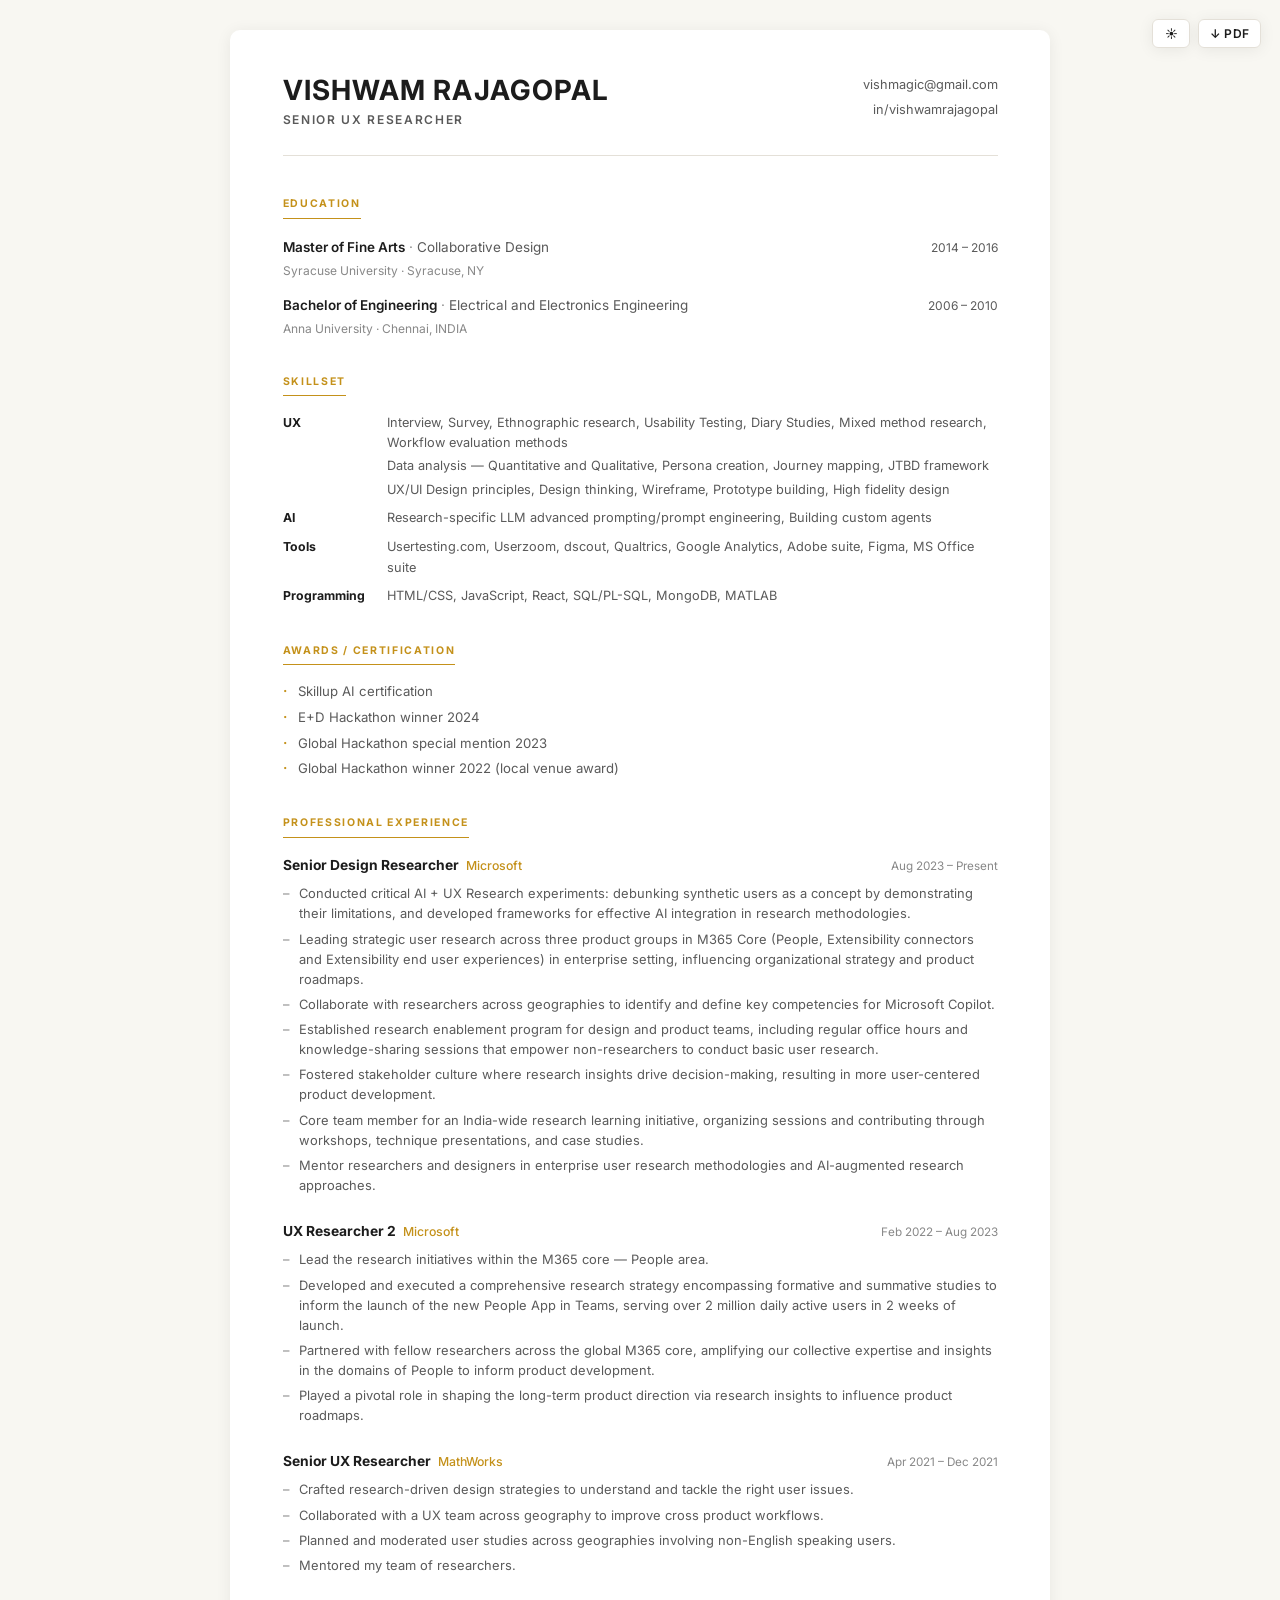
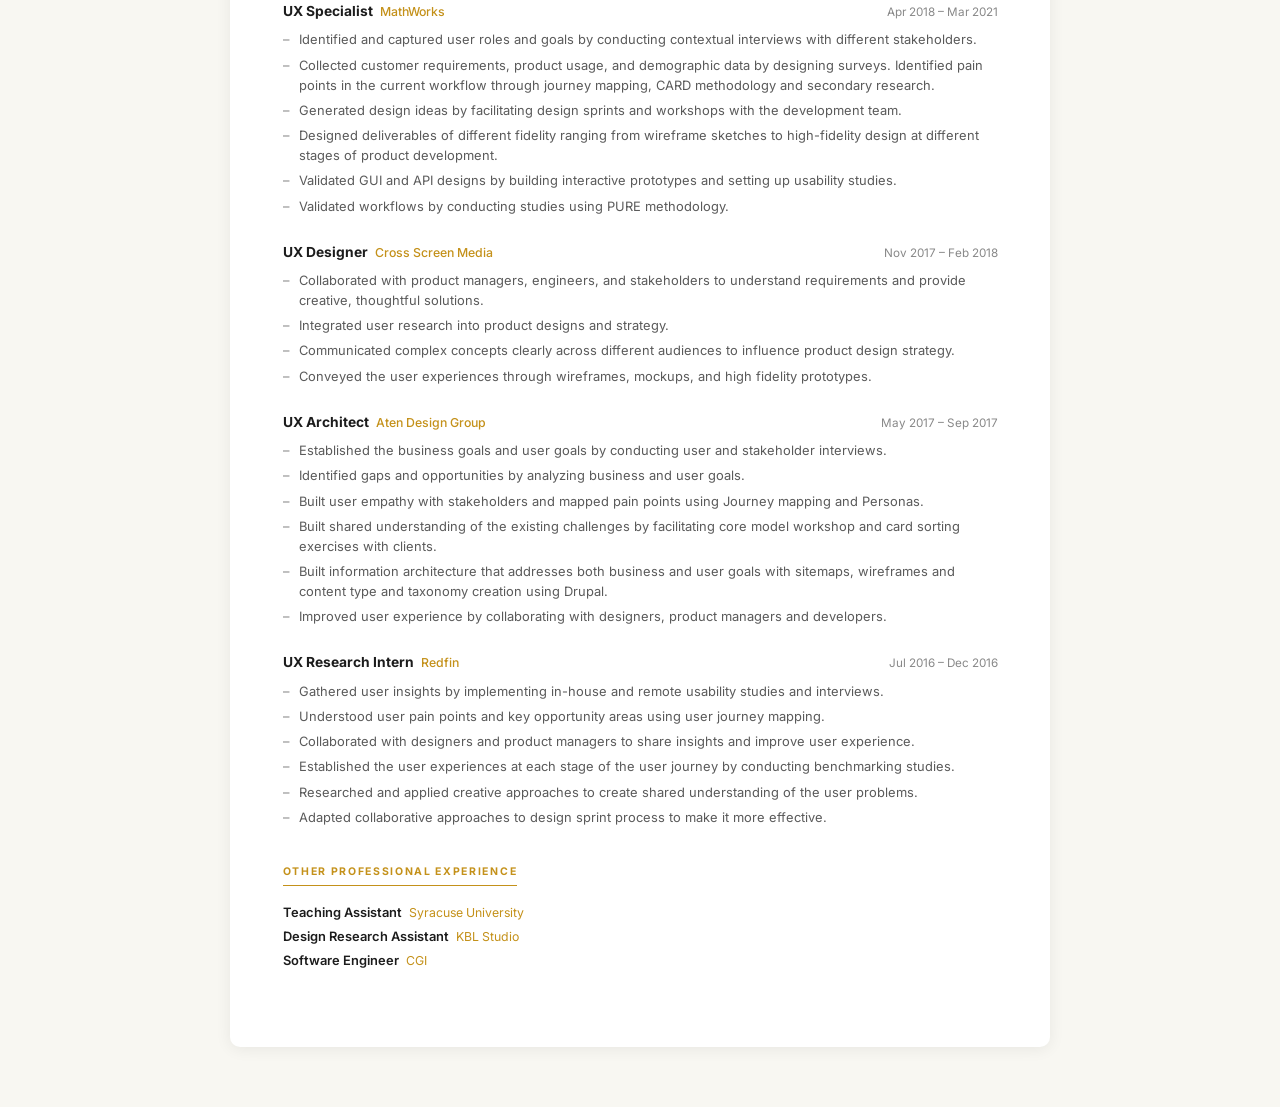
==== index.html @ 0dc40012 "Initial commit: resume site" ====
<!DOCTYPE html>
<html lang="en" data-theme="light">
<head>
  <meta charset="UTF-8">
  <meta name="viewport" content="width=device-width, initial-scale=1.0">
  <title>Vishwam Rajagopal — Senior UX Researcher</title>
  <link rel="preconnect" href="https://fonts.googleapis.com">
  <link rel="preconnect" href="https://fonts.gstatic.com" crossorigin>
  <link href="https://fonts.googleapis.com/css2?family=Inter:wght@400;500;600;700&display=swap" rel="stylesheet">
  <link rel="stylesheet" href="css/style.css">
</head>
<body>

  <div class="controls" id="controls">
    <button id="theme-toggle" aria-label="Toggle dark mode" title="Toggle dark mode">
      <span class="icon-light">☀️</span>
      <span class="icon-dark">🌙</span>
    </button>
    <button id="pdf-btn" aria-label="Download PDF" title="Save as PDF" onclick="window.print()">
      ↓ PDF
    </button>
  </div>

  <main id="resume" role="main"></main>

  <script src="js/profile.js"></script>
</body>
</html>
---- css/style.css ----
/* ─── CSS Variables ─────────────────────────────────────────── */
:root {
  --bg:            #F8F7F2;
  --bg-card:       #FFFFFF;
  --text:          #1C1C1C;
  --text-muted:    #5A5A5A;
  --text-subtle:   #888;
  --accent:        #C4911A;
  --accent-light:  #FDF3DC;
  --border:        #E4E0D8;
  --divider:       #ECECEC;
  --shadow:        0 2px 16px rgba(0,0,0,0.07);
  --radius:        10px;
  --font:          'Inter', system-ui, -apple-system, sans-serif;
  --max-width:     820px;
  --ctrl-bg:       #FFFFFF;
  --ctrl-border:   #E4E0D8;
  --ctrl-text:     #1C1C1C;
}

[data-theme="dark"] {
  --bg:            #141414;
  --bg-card:       #1E1E1E;
  --text:          #EDEAE0;
  --text-muted:    #AAAAAA;
  --text-subtle:   #666;
  --accent:        #D4A843;
  --accent-light:  #2A2209;
  --border:        #2E2E2E;
  --divider:       #2A2A2A;
  --shadow:        0 2px 16px rgba(0,0,0,0.35);
  --ctrl-bg:       #1E1E1E;
  --ctrl-border:   #333;
  --ctrl-text:     #EDEAE0;
}

/* ─── Reset & Base ──────────────────────────────────────────── */
*, *::before, *::after { box-sizing: border-box; margin: 0; padding: 0; }

html { font-size: 15px; }

body {
  font-family: var(--font);
  background: var(--bg);
  color: var(--text);
  line-height: 1.6;
  transition: background 0.25s, color 0.25s;
  padding: 2rem 1rem 4rem;
}

/* ─── Controls (floating) ───────────────────────────────────── */
.controls {
  position: fixed;
  top: 1.25rem;
  right: 1.25rem;
  display: flex;
  gap: 0.5rem;
  z-index: 100;
}

.controls button {
  background: var(--ctrl-bg);
  color: var(--ctrl-text);
  border: 1px solid var(--ctrl-border);
  border-radius: 6px;
  padding: 0.4rem 0.75rem;
  font-family: var(--font);
  font-size: 0.8rem;
  font-weight: 600;
  cursor: pointer;
  box-shadow: var(--shadow);
  transition: background 0.2s, color 0.2s, border-color 0.2s;
  letter-spacing: 0.02em;
}

.controls button:hover {
  background: var(--accent);
  color: #fff;
  border-color: var(--accent);
}

#theme-toggle .icon-dark { display: none; }
[data-theme="dark"] #theme-toggle .icon-light { display: none; }
[data-theme="dark"] #theme-toggle .icon-dark  { display: inline; }

/* ─── Resume Card ───────────────────────────────────────────── */
#resume {
  max-width: var(--max-width);
  margin: 0 auto;
  background: var(--bg-card);
  border-radius: var(--radius);
  box-shadow: var(--shadow);
  padding: 3rem 3.5rem;
  transition: background 0.25s, box-shadow 0.25s;
}

/* ─── Header ────────────────────────────────────────────────── */
.resume-header {
  display: flex;
  justify-content: space-between;
  align-items: flex-start;
  gap: 1.5rem;
  margin-bottom: 2.25rem;
  padding-bottom: 1.75rem;
  border-bottom: 1px solid var(--border);
}

.header-left {
  display: flex;
  align-items: center;
  gap: 1.25rem;
}

.header-image {
  width: 72px;
  height: 72px;
  border-radius: 50%;
  object-fit: cover;
  border: 2px solid var(--border);
  flex-shrink: 0;
}

.header-name h1 {
  font-size: 1.85rem;
  font-weight: 700;
  letter-spacing: 0.04em;
  color: var(--text);
  line-height: 1.1;
}

.header-name .title {
  font-size: 0.8rem;
  font-weight: 600;
  letter-spacing: 0.14em;
  color: var(--text-muted);
  text-transform: uppercase;
  margin-top: 0.3rem;
}

.header-contact {
  text-align: right;
  display: flex;
  flex-direction: column;
  gap: 0.3rem;
}

.header-contact a {
  color: var(--text-muted);
  text-decoration: none;
  font-size: 0.85rem;
  transition: color 0.2s;
}

.header-contact a:hover {
  color: var(--accent);
}

/* ─── Sections ──────────────────────────────────────────────── */
.section {
  margin-bottom: 2rem;
}

.section-title {
  font-size: 0.7rem;
  font-weight: 700;
  letter-spacing: 0.16em;
  text-transform: uppercase;
  color: var(--accent);
  border-bottom: 1.5px solid var(--accent);
  padding-bottom: 0.3rem;
  margin-bottom: 1.1rem;
  display: inline-block;
}

/* ─── Education ─────────────────────────────────────────────── */
.edu-entry {
  margin-bottom: 0.9rem;
}

.edu-entry:last-child { margin-bottom: 0; }

.edu-main {
  display: flex;
  justify-content: space-between;
  align-items: baseline;
  gap: 1rem;
}

.edu-degree {
  font-weight: 600;
  font-size: 0.9rem;
  color: var(--text);
}

.edu-field {
  color: var(--text-muted);
  font-size: 0.9rem;
}

.edu-field::before { content: " · "; color: var(--text-subtle); }

.edu-years {
  font-size: 0.8rem;
  color: var(--text-muted);
  white-space: nowrap;
  flex-shrink: 0;
}

.edu-sub {
  font-size: 0.8rem;
  color: var(--text-subtle);
  margin-top: 0.1rem;
}

.edu-sub span + span::before { content: " · "; }

/* ─── Skills ────────────────────────────────────────────────── */
.skills-grid {
  display: grid;
  grid-template-columns: auto 1fr;
  gap: 0.55rem 1.5rem;
  align-items: baseline;
}

.skill-category {
  font-weight: 700;
  font-size: 0.82rem;
  color: var(--text);
  white-space: nowrap;
}

.skill-items {
  font-size: 0.85rem;
  color: var(--text-muted);
}

.skill-items p + p { margin-top: 0.2rem; }

/* ─── Awards ────────────────────────────────────────────────── */
.awards-list {
  list-style: none;
  display: flex;
  flex-direction: column;
  gap: 0.3rem;
}

.awards-list li {
  font-size: 0.88rem;
  color: var(--text-muted);
  padding-left: 1rem;
  position: relative;
}

.awards-list li::before {
  content: "·";
  position: absolute;
  left: 0;
  color: var(--accent);
  font-weight: 700;
}

/* ─── Experience ────────────────────────────────────────────── */
.exp-entry {
  margin-bottom: 1.6rem;
  page-break-inside: avoid;
}

.exp-entry:last-child { margin-bottom: 0; }

.exp-header {
  display: flex;
  justify-content: space-between;
  align-items: baseline;
  gap: 1rem;
  margin-bottom: 0.55rem;
}

.exp-title-company {
  display: flex;
  align-items: baseline;
  gap: 0.5rem;
  flex-wrap: wrap;
}

.exp-title {
  font-weight: 700;
  font-size: 0.92rem;
  color: var(--text);
}

.exp-company {
  font-size: 0.82rem;
  font-weight: 500;
  color: var(--accent);
}

.exp-period {
  font-size: 0.78rem;
  color: var(--text-subtle);
  white-space: nowrap;
  flex-shrink: 0;
}

.exp-bullets {
  list-style: none;
  display: flex;
  flex-direction: column;
  gap: 0.35rem;
}

.exp-bullets li {
  font-size: 0.86rem;
  color: var(--text-muted);
  padding-left: 1.1rem;
  position: relative;
  line-height: 1.55;
}

.exp-bullets li::before {
  content: "–";
  position: absolute;
  left: 0;
  color: var(--text-subtle);
}

/* ─── Other Experience ──────────────────────────────────────── */
.other-exp-list {
  display: flex;
  flex-direction: column;
  gap: 0.25rem;
}

.other-exp-item {
  font-size: 0.86rem;
  display: flex;
  align-items: baseline;
  gap: 0.5rem;
}

.other-exp-item .other-title {
  font-weight: 600;
  color: var(--text);
}

.other-exp-item .other-company {
  color: var(--accent);
  font-size: 0.82rem;
}

/* ─── Print / PDF ───────────────────────────────────────────── */
@media print {
  :root {
    --bg:          #FFFFFF;
    --bg-card:     #FFFFFF;
    --text:        #111111;
    --text-muted:  #444444;
    --text-subtle: #777777;
    --accent:      #9A6E00;
    --accent-light:#FFF8E7;
    --border:      #CCCCCC;
    --shadow:      none;
  }

  html { font-size: 13px; }

  body {
    background: #fff;
    padding: 0;
    -webkit-print-color-adjust: exact;
    print-color-adjust: exact;
  }

  .controls { display: none !important; }

  #resume {
    max-width: 100%;
    box-shadow: none;
    border-radius: 0;
    padding: 1.5cm 1.8cm;
    margin: 0;
  }

  .exp-entry { page-break-inside: avoid; }

  .section { page-break-inside: avoid; }

  a { color: inherit; text-decoration: none; }
}

/* ─── Responsive ────────────────────────────────────────────── */
@media (max-width: 640px) {
  #resume { padding: 1.75rem 1.25rem; }

  .resume-header {
    flex-direction: column;
    gap: 1rem;
  }

  .header-contact { text-align: left; }

  .skills-grid { grid-template-columns: 1fr; gap: 0.75rem; }

  .skill-category { margin-bottom: -0.3rem; }

  .exp-header { flex-direction: column; gap: 0.15rem; }

  .edu-main { flex-direction: column; gap: 0.1rem; }
}
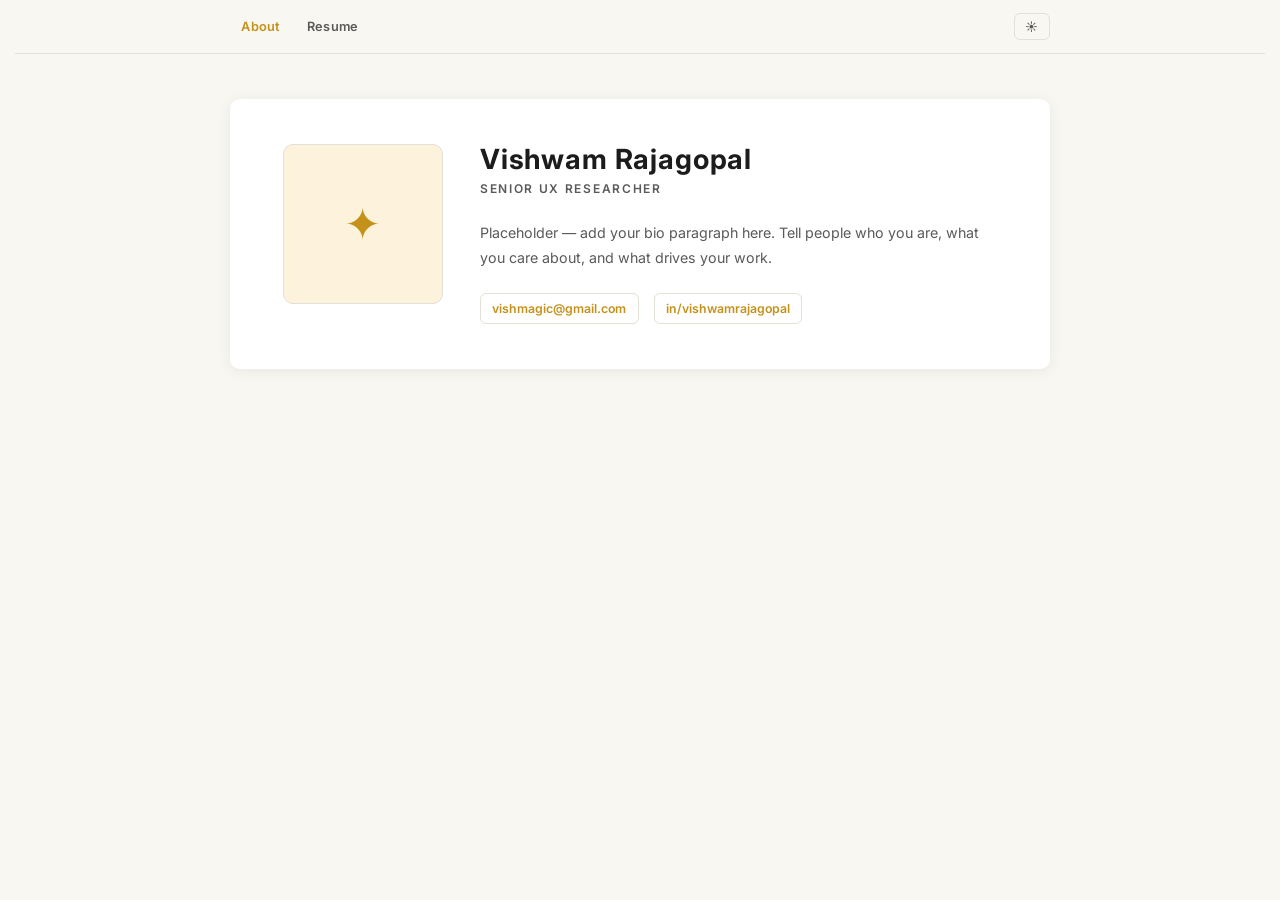
==== commit 8a377f74: "add About page with nav, move resume to resume.html" ====
--- a/index.html
+++ b/index.html
@@ -3,7 +3,7 @@
 <head>
   <meta charset="UTF-8">
   <meta name="viewport" content="width=device-width, initial-scale=1.0">
-  <title>Vishwam Rajagopal — Senior UX Researcher</title>
+  <title>Vishwam Rajagopal</title>
   <link rel="preconnect" href="https://fonts.googleapis.com">
   <link rel="preconnect" href="https://fonts.gstatic.com" crossorigin>
   <link href="https://fonts.googleapis.com/css2?family=Inter:wght@400;500;600;700&display=swap" rel="stylesheet">
@@ -11,18 +11,21 @@
 </head>
 <body>
 
-  <div class="controls" id="controls">
-    <button id="theme-toggle" aria-label="Toggle dark mode" title="Toggle dark mode">
-      <span class="icon-light">☀️</span>
-      <span class="icon-dark">🌙</span>
-    </button>
-    <button id="pdf-btn" aria-label="Download PDF" title="Save as PDF" onclick="window.print()">
-      ↓ PDF
-    </button>
-  </div>
+  <nav class="site-nav" id="site-nav">
+    <div class="nav-inner">
+      <div class="nav-links">
+        <a href="index.html" class="nav-link active">About</a>
+        <a href="resume.html" class="nav-link">Resume</a>
+      </div>
+      <button id="theme-toggle" aria-label="Toggle dark mode" title="Toggle dark mode">
+        <span class="icon-light">☀️</span>
+        <span class="icon-dark">🌙</span>
+      </button>
+    </div>
+  </nav>
 
-  <main id="resume" role="main"></main>
+  <main id="about" role="main"></main>
 
-  <script src="js/profile.js"></script>
+  <script src="js/about.js"></script>
 </body>
 </html>
--- a/css/style.css
+++ b/css/style.css
@@ -22,8 +22,8 @@
   --bg:            #141414;
   --bg-card:       #1E1E1E;
   --text:          #EDEAE0;
-  --text-muted:    #AAAAAA;
-  --text-subtle:   #666;
+  --text-muted:    #C0BCBA;
+  --text-subtle:   #909090;
   --accent:        #D4A843;
   --accent-light:  #2A2209;
   --border:        #2E2E2E;
@@ -45,35 +45,73 @@
   color: var(--text);
   line-height: 1.6;
   transition: background 0.25s, color 0.25s;
-  padding: 2rem 1rem 4rem;
-}
-
-/* ─── Controls (floating) ───────────────────────────────────── */
-.controls {
-  position: fixed;
-  top: 1.25rem;
-  right: 1.25rem;
+  padding: 0 1rem 4rem;
+}
+
+/* ─── Nav ────────────────────────────────────────────────────── */
+.site-nav {
+  position: sticky;
+  top: 0;
+  z-index: 100;
+  background: var(--bg);
+  border-bottom: 1px solid var(--border);
+  transition: background 0.25s, border-color 0.25s;
+}
+
+.nav-inner {
+  max-width: var(--max-width);
+  margin: 0 auto;
+  padding: 0.75rem 0;
+  display: flex;
+  align-items: center;
+  justify-content: space-between;
+}
+
+.nav-links {
+  display: flex;
+  gap: 0.25rem;
+}
+
+.nav-link {
+  text-decoration: none;
+  font-size: 0.85rem;
+  font-weight: 600;
+  padding: 0.35rem 0.75rem;
+  border-radius: 6px;
+  color: var(--text-muted);
+  transition: color 0.2s, background 0.2s;
+  letter-spacing: 0.02em;
+}
+
+.nav-link:hover {
+  color: var(--text);
+  background: var(--accent-light);
+}
+
+.nav-link.active {
+  color: var(--accent);
+}
+
+.nav-actions {
   display: flex;
   gap: 0.5rem;
-  z-index: 100;
-}
-
-.controls button {
-  background: var(--ctrl-bg);
-  color: var(--ctrl-text);
-  border: 1px solid var(--ctrl-border);
+}
+
+.site-nav button {
+  background: transparent;
+  color: var(--text-muted);
+  border: 1px solid var(--border);
   border-radius: 6px;
-  padding: 0.4rem 0.75rem;
+  padding: 0.35rem 0.7rem;
   font-family: var(--font);
   font-size: 0.8rem;
   font-weight: 600;
   cursor: pointer;
-  box-shadow: var(--shadow);
   transition: background 0.2s, color 0.2s, border-color 0.2s;
   letter-spacing: 0.02em;
 }
 
-.controls button:hover {
+.site-nav button:hover {
   background: var(--accent);
   color: #fff;
   border-color: var(--accent);
@@ -83,10 +121,109 @@
 [data-theme="dark"] #theme-toggle .icon-light { display: none; }
 [data-theme="dark"] #theme-toggle .icon-dark  { display: inline; }
 
+/* ─── About Page ─────────────────────────────────────────────── */
+#about {
+  max-width: var(--max-width);
+  margin: 3rem auto 0;
+  padding: 0;
+}
+
+.about-card {
+  background: var(--bg-card);
+  border-radius: var(--radius);
+  box-shadow: var(--shadow);
+  padding: 3rem 3.5rem;
+  display: flex;
+  gap: 2.5rem;
+  align-items: flex-start;
+  transition: background 0.25s, box-shadow 0.25s;
+}
+
+.about-image-wrap {
+  flex-shrink: 0;
+}
+
+.about-image {
+  width: 160px;
+  height: 160px;
+  border-radius: var(--radius);
+  object-fit: cover;
+  border: 1px solid var(--border);
+  display: block;
+}
+
+.about-image-placeholder {
+  width: 160px;
+  height: 160px;
+  border-radius: var(--radius);
+  background: var(--accent-light);
+  border: 1px solid var(--border);
+  display: flex;
+  align-items: center;
+  justify-content: center;
+  font-size: 3rem;
+  color: var(--accent);
+}
+
+.about-content {
+  flex: 1;
+}
+
+.about-name {
+  font-size: 1.85rem;
+  font-weight: 700;
+  letter-spacing: 0.03em;
+  color: var(--text);
+  line-height: 1.1;
+}
+
+.about-tagline {
+  font-size: 0.8rem;
+  font-weight: 600;
+  letter-spacing: 0.14em;
+  text-transform: uppercase;
+  color: var(--text-muted);
+  margin-top: 0.3rem;
+  margin-bottom: 1.5rem;
+}
+
+.about-bio p {
+  font-size: 0.95rem;
+  color: var(--text-muted);
+  line-height: 1.75;
+  margin-bottom: 0.9rem;
+}
+
+.about-bio p:last-child { margin-bottom: 0; }
+
+.about-links {
+  margin-top: 1.5rem;
+  display: flex;
+  gap: 1rem;
+  flex-wrap: wrap;
+}
+
+.about-links a {
+  font-size: 0.82rem;
+  font-weight: 600;
+  color: var(--accent);
+  text-decoration: none;
+  border: 1px solid var(--border);
+  padding: 0.3rem 0.75rem;
+  border-radius: 6px;
+  transition: background 0.2s, color 0.2s, border-color 0.2s;
+}
+
+.about-links a:hover {
+  background: var(--accent);
+  color: #fff;
+  border-color: var(--accent);
+}
+
 /* ─── Resume Card ───────────────────────────────────────────── */
 #resume {
   max-width: var(--max-width);
-  margin: 0 auto;
+  margin: 2rem auto 0;
   background: var(--bg-card);
   border-radius: var(--radius);
   box-shadow: var(--shadow);
@@ -370,7 +507,7 @@
     print-color-adjust: exact;
   }
 
-  .controls { display: none !important; }
+  .site-nav { display: none !important; }
 
   #resume {
     max-width: 100%;
@@ -390,6 +527,17 @@
 /* ─── Responsive ────────────────────────────────────────────── */
 @media (max-width: 640px) {
   #resume { padding: 1.75rem 1.25rem; }
+  #about  { margin-top: 1.5rem; }
+
+  .about-card {
+    flex-direction: column;
+    align-items: center;
+    text-align: center;
+    padding: 1.75rem 1.25rem;
+    gap: 1.5rem;
+  }
+
+  .about-links { justify-content: center; }
 
   .resume-header {
     flex-direction: column;
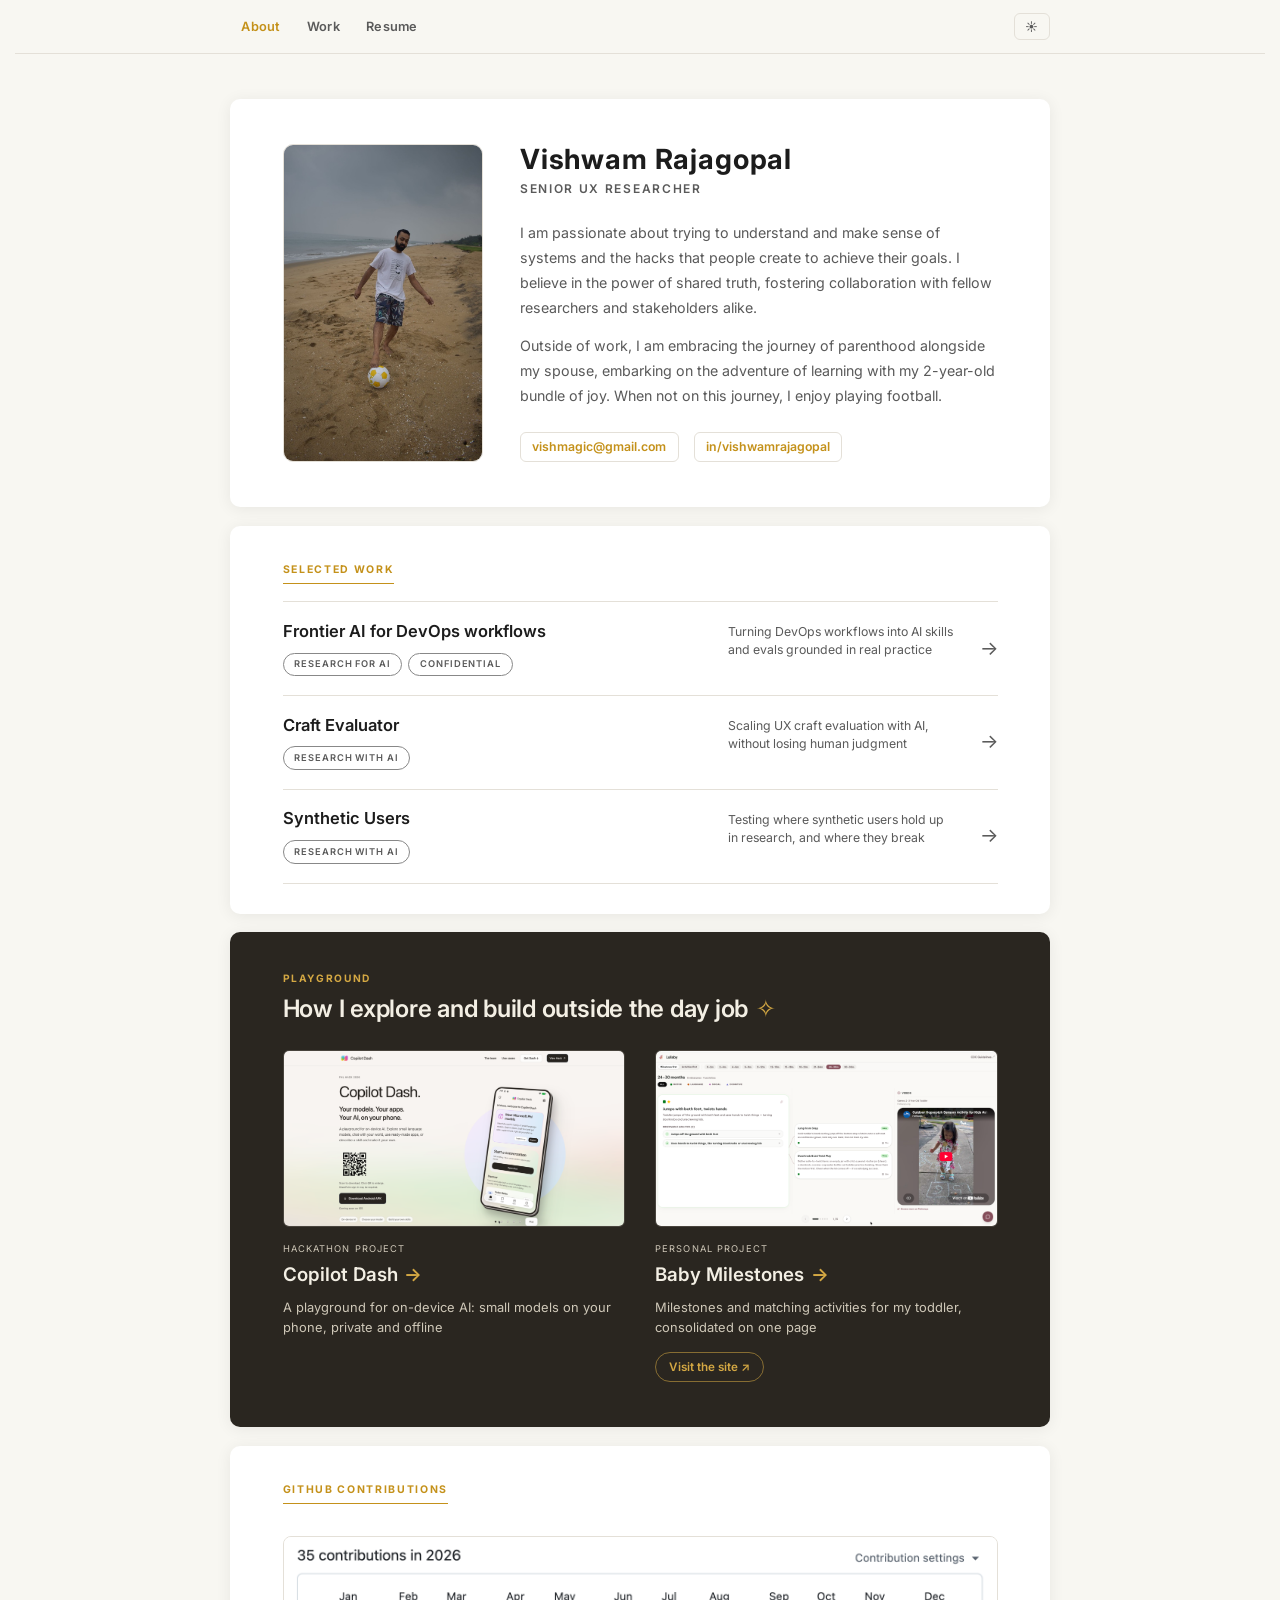
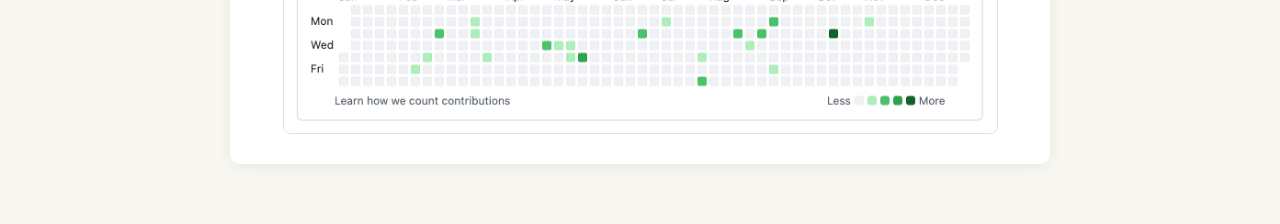
==== commit fe4c6037: "Add Selected Work: home list, Playground band and Work pages" ====
--- a/index.html
+++ b/index.html
@@ -8,6 +8,7 @@
   <link rel="preconnect" href="https://fonts.gstatic.com" crossorigin>
   <link href="https://fonts.googleapis.com/css2?family=Inter:wght@400;500;600;700&display=swap" rel="stylesheet">
   <link rel="stylesheet" href="css/style.css">
+  <link rel="stylesheet" href="css/work.css">
 </head>
 <body>
 
@@ -15,6 +16,7 @@
     <div class="nav-inner">
       <div class="nav-links">
         <a href="index.html" class="nav-link active">About</a>
+        <a href="work.html" class="nav-link">Work</a>
         <a href="resume.html" class="nav-link">Resume</a>
       </div>
       <button id="theme-toggle" aria-label="Toggle dark mode" title="Toggle dark mode">
--- a/css/style.css
+++ b/css/style.css
@@ -135,19 +135,21 @@
   padding: 3rem 3.5rem;
   display: flex;
   gap: 2.5rem;
-  align-items: flex-start;
+  align-items: stretch;
   transition: background 0.25s, box-shadow 0.25s;
 }
 
 .about-image-wrap {
   flex-shrink: 0;
+  display: flex;
 }
 
 .about-image {
-  width: 160px;
-  height: 160px;
+  width: 200px;
+  height: 100%;
   border-radius: var(--radius);
   object-fit: cover;
+  object-position: center top;
   border: 1px solid var(--border);
   display: block;
 }
@@ -218,6 +220,24 @@
   background: var(--accent);
   color: #fff;
   border-color: var(--accent);
+}
+
+/* ─── Contributions Card ────────────────────────────────────── */
+.contributions-card {
+  background: var(--bg-card);
+  border-radius: var(--radius);
+  box-shadow: var(--shadow);
+  padding: 2rem 3.5rem;
+  margin-top: 1.25rem;
+  transition: background 0.25s, box-shadow 0.25s;
+}
+
+.contributions-image {
+  width: 100%;
+  display: block;
+  border-radius: calc(var(--radius) - 2px);
+  border: 1px solid var(--border);
+  margin-top: 1rem;
 }
 
 /* ─── Resume Card ───────────────────────────────────────────── */
@@ -431,6 +451,11 @@
   color: var(--accent);
 }
 
+.exp-location {
+  font-size: 0.78rem;
+  color: var(--text-subtle);
+}
+
 .exp-period {
   font-size: 0.78rem;
   color: var(--text-subtle);
@@ -485,6 +510,10 @@
 }
 
 /* ─── Print / PDF ───────────────────────────────────────────── */
+@page {
+  margin: 1.5cm 1.8cm;
+}
+
 @media print {
   :root {
     --bg:          #FFFFFF;
@@ -513,13 +542,20 @@
     max-width: 100%;
     box-shadow: none;
     border-radius: 0;
-    padding: 1.5cm 1.8cm;
+    padding: 0;
     margin: 0;
   }
 
-  .exp-entry { page-break-inside: avoid; }
-
-  .section { page-break-inside: avoid; }
+  .section,
+  .exp-entry { page-break-inside: auto; }
+
+  .section-title,
+  .exp-header,
+  .edu-entry,
+  .exp-bullets li { page-break-inside: avoid; }
+
+  .section-title,
+  .exp-header { page-break-after: avoid; }
 
   a { color: inherit; text-decoration: none; }
 }
--- a/css/work.css
+++ b/css/work.css
@@ -0,0 +1,706 @@
+@charset "UTF-8";
+
+/* ─── Selected Work: home block ─────────────────────────────── */
+.work-card {
+  background: var(--bg-card);
+  border-radius: var(--radius);
+  box-shadow: var(--shadow);
+  padding: 2rem 3.5rem;
+  margin-top: 1.25rem;
+  transition: background 0.25s, box-shadow 0.25s;
+}
+
+.work-list { list-style: none; }
+
+.wl-row {
+  display: grid;
+  grid-template-columns: 1fr 15rem 1.5rem;
+  gap: 0.5rem 1.5rem;
+  padding: 1.25rem 0;
+  border-top: 1px solid var(--border);
+  text-decoration: none;
+}
+
+.work-list li:last-child .wl-row { border-bottom: 1px solid var(--border); }
+
+.wl-main { grid-column: 1; grid-row: 1 / span 2; min-width: 0; }
+
+.wl-title {
+  display: block;
+  font-size: 1.1rem;
+  font-weight: 600;
+  line-height: 1.3;
+  color: var(--text);
+  transition: color 0.2s;
+}
+
+.wl-pills {
+  display: flex;
+  flex-wrap: wrap;
+  gap: 0.4rem;
+  margin-top: 0.7rem;
+}
+
+.wl-pill {
+  font-size: 0.62rem;
+  font-weight: 600;
+  letter-spacing: 0.1em;
+  text-transform: uppercase;
+  color: var(--text-muted);
+  border: 1px solid var(--text-subtle);
+  border-radius: 999px;
+  padding: 0.22rem 0.7rem;
+}
+
+.wl-hook {
+  grid-column: 2;
+  grid-row: 1;
+  font-size: 0.82rem;
+  line-height: 1.5;
+  color: var(--text-muted);
+  padding-top: 0.15rem;
+}
+
+.wl-arrow {
+  grid-column: 3;
+  grid-row: 1 / span 2;
+  align-self: center;
+  justify-self: end;
+  font-size: 1.3rem;
+  line-height: 1;
+  color: var(--text-muted);
+  transition: transform 0.2s, color 0.2s;
+}
+
+.wl-row:hover .wl-title,
+.wl-row:hover .wl-arrow { color: var(--accent); }
+.wl-row:hover .wl-arrow { transform: translateX(4px); }
+
+/* ─── Playground band (home) ──────────────────────────────── */
+.pg-band {
+  --band-bg: #2a2620;
+  --band-text: #f3efe4;
+  --band-muted: #cfc8b8;
+  --band-accent: #d4a843;
+  margin-top: 1.25rem;
+  padding: 2.5rem 3.5rem 3rem;
+  background: var(--band-bg);
+  color: var(--band-text);
+  border-radius: var(--radius);
+  box-shadow: var(--shadow);
+}
+
+.pg-eyebrow {
+  font-size: 0.68rem;
+  font-weight: 700;
+  letter-spacing: 0.16em;
+  text-transform: uppercase;
+  color: var(--band-accent);
+}
+
+.pg-heading {
+  margin: 0.5rem 0 1.75rem;
+  font-size: 1.6rem;
+  font-weight: 600;
+  line-height: 1.25;
+  letter-spacing: -0.01em;
+}
+
+.pg-spark { margin-left: 0.5rem; color: var(--band-accent); }
+
+.pg-grid {
+  display: grid;
+  grid-template-columns: repeat(auto-fit, minmax(260px, 1fr));
+  gap: 2rem;
+}
+
+.pg-tile { display: block; }
+
+.pg-main { display: block; color: inherit; text-decoration: none; }
+
+.pg-main img {
+  display: block;
+  width: 100%;
+  height: auto;
+  border-radius: 6px;
+  border: 1px solid rgba(243, 239, 228, 0.15);
+  transition: transform 0.25s;
+}
+
+.pg-main:hover img { transform: translateY(-2px); }
+
+.pg-kind {
+  margin-top: 1rem;
+  font-size: 0.62rem;
+  letter-spacing: 0.12em;
+  text-transform: uppercase;
+  color: var(--band-muted);
+}
+
+.pg-title { margin-top: 0.25rem; font-size: 1.25rem; font-weight: 600; }
+
+.pg-arrow {
+  display: inline-block;
+  margin-left: 0.45rem;
+  color: var(--band-accent);
+  transition: transform 0.2s;
+}
+
+.pg-main:hover .pg-arrow { transform: translateX(4px); }
+
+.pg-desc {
+  margin-top: 0.5rem;
+  font-size: 0.86rem;
+  line-height: 1.6;
+  color: var(--band-muted);
+}
+
+.pg-cta {
+  display: inline-block;
+  margin-top: 0.9rem;
+  padding: 0.3rem 0.85rem;
+  font-size: 0.78rem;
+  font-weight: 600;
+  color: var(--band-accent);
+  text-decoration: none;
+  border: 1px solid rgba(212, 168, 67, 0.55);
+  border-radius: 999px;
+  transition: background 0.2s, color 0.2s;
+}
+
+.pg-cta:hover { background: var(--band-accent); color: var(--band-bg); }
+
+/* ─── Work page layout ──────────────────────────────────────── */
+#work {
+  max-width: var(--max-width);
+  margin: 2rem auto 0;
+}
+
+.work-layout { position: relative; }
+
+/* The nav hangs in the left gutter so the content card lines up with About and Resume. */
+.work-nav {
+  position: absolute;
+  top: 0;
+  right: calc(100% + 2rem);
+  width: 180px;
+  height: 100%;
+}
+
+.work-nav-inner {
+  position: sticky;
+  top: 4.5rem;
+  display: flex;
+  flex-direction: column;
+  gap: 1.25rem;
+  padding-top: 0.25rem;
+}
+
+/* Too narrow for a gutter: the nav sits above the card instead. */
+@media (max-width: 1280px) {
+  .work-nav { position: static; width: auto; height: auto; margin-bottom: 1rem; }
+  .work-nav-inner { position: static; flex-direction: row; flex-wrap: wrap; gap: 1rem 1.5rem; padding-top: 0; }
+}
+
+.wn-label {
+  font-size: 0.65rem;
+  font-weight: 700;
+  letter-spacing: 0.14em;
+  text-transform: uppercase;
+  color: var(--text-subtle);
+  margin-bottom: 0.35rem;
+}
+
+.wn-link {
+  display: block;
+  font-size: 0.82rem;
+  line-height: 1.4;
+  color: var(--text-muted);
+  text-decoration: none;
+  padding: 0.3rem 0 0.3rem 0.75rem;
+  border-left: 2px solid var(--border);
+  transition: color 0.2s, border-color 0.2s;
+}
+
+.wn-link:hover { color: var(--text); }
+
+.wn-link.active {
+  color: var(--text);
+  font-weight: 600;
+  border-left-color: var(--accent);
+}
+
+.work-content {
+  min-width: 0;
+  background: var(--bg-card);
+  border-radius: var(--radius);
+  box-shadow: var(--shadow);
+  padding: 3rem 3.5rem;
+  transition: background 0.25s, box-shadow 0.25s;
+}
+
+/* ─── Work item ─────────────────────────────────────────────── */
+/* Highlight palette from the beach photo: sun = insights and numbers, sea = voices and learnings, sand = plain cards. */
+:root {
+  --tint-sun: #fdf3dc;
+  --ink-sun: #8a6100;
+  --tint-sea: #ddeff0;
+  --ink-sea: #17666f;
+  --tint-soft: #f6f1e6;
+}
+
+[data-theme="dark"] {
+  --tint-sun: #2a2209;
+  --ink-sun: #d4a843;
+  --tint-sea: #16292c;
+  --ink-sea: #86cdd3;
+  --tint-soft: #262522;
+}
+
+.work-eyebrow {
+  display: flex;
+  align-items: center;
+  gap: 0.75rem;
+  font-size: 0.68rem;
+  font-weight: 700;
+  letter-spacing: 0.14em;
+  text-transform: uppercase;
+  color: var(--accent);
+}
+
+.work-badge {
+  font-size: 0.6rem;
+  letter-spacing: 0.08em;
+  color: var(--text-subtle);
+  border: 1px solid var(--border);
+  border-radius: 8px;
+  padding: 1px 8px;
+}
+
+.work-title {
+  font-size: 1.6rem;
+  font-weight: 700;
+  line-height: 1.2;
+  margin-top: 0.5rem;
+  color: var(--text);
+}
+
+.work-hook {
+  font-size: 0.95rem;
+  color: var(--text-muted);
+  margin-top: 0.35rem;
+  line-height: 1.55;
+}
+
+.work-role {
+  font-size: 0.82rem;
+  color: var(--text-muted);
+  margin-top: 0.9rem;
+  line-height: 1.55;
+}
+
+.work-role strong {
+  font-size: 0.65rem;
+  letter-spacing: 0.12em;
+  text-transform: uppercase;
+  color: var(--text-subtle);
+  margin-right: 0.4rem;
+}
+
+.work-role + .section,
+.work-hook + .section { margin-top: 2rem; }
+
+.work-stats {
+  display: grid;
+  grid-template-columns: repeat(auto-fit, minmax(120px, 1fr));
+  gap: 0.75rem;
+  margin: 1.5rem 0 2rem;
+}
+
+.ws {
+  background: var(--tint-sun);
+  border-radius: 8px;
+  padding: 1.1rem 0.75rem 1rem;
+  text-align: center;
+}
+
+.ws-value {
+  font-size: 2rem;
+  font-weight: 700;
+  line-height: 1;
+  color: var(--ink-sun);
+}
+
+.ws-label {
+  font-size: 0.66rem;
+  font-weight: 600;
+  letter-spacing: 0.06em;
+  text-transform: uppercase;
+  color: var(--text-muted);
+  margin-top: 0.4rem;
+  line-height: 1.35;
+}
+
+.work-frame {
+  font-size: 0.92rem;
+  color: var(--text-muted);
+  line-height: 1.7;
+}
+
+.work-frame strong,
+.wc-text strong,
+.wk-card p strong,
+.work-callout strong,
+.work-wins strong {
+  color: var(--text);
+  font-weight: 600;
+}
+
+.work-callout {
+  margin-top: 1rem;
+  padding: 1.25rem 1.5rem 1.4rem;
+  background: var(--tint-sun);
+  border-radius: 8px;
+}
+
+.section-title + .work-callout { margin-top: 0; }
+
+.work-callout + .work-frame { margin-top: 1rem; }
+
+.work-callout-label {
+  margin-bottom: 0.45rem;
+  font-size: 0.65rem;
+  font-weight: 700;
+  letter-spacing: 0.14em;
+  text-transform: uppercase;
+  color: var(--ink-sun);
+}
+
+.work-callout p {
+  font-size: 1.2rem;
+  font-weight: 600;
+  line-height: 1.4;
+  color: var(--text);
+}
+
+.work-quote {
+  position: relative;
+  margin-top: 1rem;
+  padding: 1.4rem 1.5rem 1.3rem 3.4rem;
+  background: var(--tint-sea);
+  border-radius: 8px;
+  font-size: 1rem;
+  font-weight: 500;
+  line-height: 1.65;
+  color: var(--text);
+}
+
+.work-quote::before {
+  content: "\201C";
+  position: absolute;
+  left: 1.1rem;
+  top: 0.7rem;
+  font-size: 3rem;
+  font-weight: 700;
+  line-height: 1;
+  color: var(--ink-sea);
+}
+
+.work-quote cite {
+  display: block;
+  margin-top: 0.75rem;
+  font-style: normal;
+  font-size: 0.68rem;
+  font-weight: 700;
+  letter-spacing: 0.12em;
+  text-transform: uppercase;
+  color: var(--ink-sea);
+}
+
+.work-wins {
+  list-style: none;
+  display: grid;
+  gap: 0.6rem;
+}
+
+.work-wins li {
+  padding: 0.95rem 1.2rem;
+  background: var(--tint-sun);
+  border-radius: 8px;
+  font-size: 0.95rem;
+  line-height: 1.5;
+  color: var(--text);
+}
+
+.work-num {
+  margin-right: 0.1em;
+  font-size: 1.4em;
+  font-weight: 700;
+  line-height: 1;
+  color: var(--ink-sun);
+}
+
+.work-phases {
+  display: grid;
+  grid-template-columns: 1fr 1fr;
+  gap: 1rem;
+}
+
+.wp-card {
+  background: var(--tint-soft);
+  border-radius: 8px;
+  padding: 1.1rem 1.2rem;
+}
+
+.wp-space {
+  font-size: 0.62rem;
+  font-weight: 700;
+  letter-spacing: 0.12em;
+  text-transform: uppercase;
+  color: var(--accent);
+}
+
+.wp-name {
+  font-size: 0.95rem;
+  font-weight: 700;
+  color: var(--text);
+  margin: 0.3rem 0 0.6rem;
+  line-height: 1.3;
+}
+
+.wp-outcomes,
+.work-outcomes {
+  list-style: none;
+  display: flex;
+  flex-direction: column;
+  gap: 0.3rem;
+}
+
+.wp-outcomes li,
+.work-outcomes li {
+  position: relative;
+  padding-left: 1rem;
+  font-size: 0.86rem;
+  line-height: 1.55;
+  color: var(--text-muted);
+}
+
+.wp-outcomes li::before,
+.work-outcomes li::before {
+  content: "\00b7";
+  position: absolute;
+  left: 0;
+  color: var(--accent);
+  font-weight: 700;
+}
+
+.wc-item {
+  display: grid;
+  grid-template-columns: 8.5rem 1fr;
+  gap: 0.25rem 1.5rem;
+  padding: 1.1rem 0;
+  border-top: 1px solid var(--divider);
+}
+
+.wc-label {
+  font-size: 0.65rem;
+  font-weight: 700;
+  letter-spacing: 0.12em;
+  text-transform: uppercase;
+  color: var(--accent);
+  padding-top: 0.2rem;
+}
+
+.wc-text {
+  font-size: 0.9rem;
+  line-height: 1.65;
+  color: var(--text-muted);
+}
+
+.wc-learning {
+  margin-top: 0.7rem;
+  padding: 0.7rem 0.95rem;
+  background: var(--tint-sea);
+  border-radius: 6px;
+  font-size: 0.85rem;
+  line-height: 1.6;
+  color: var(--text);
+}
+
+.wc-learning strong {
+  margin-right: 0.45rem;
+  font-size: 0.62rem;
+  letter-spacing: 0.12em;
+  text-transform: uppercase;
+  color: var(--ink-sea);
+}
+
+.work-visuals {
+  display: grid;
+  grid-template-columns: 1fr;
+  gap: 1.25rem;
+}
+
+.work-zoom { display: block; cursor: zoom-in; }
+
+.work-figure { margin: 0 auto; }
+
+.work-figure img {
+  width: 100%;
+  display: block;
+  border: 1px solid var(--border);
+  border-radius: 8px;
+}
+
+.work-figure figcaption {
+  font-size: 0.75rem;
+  color: var(--text-subtle);
+  margin-top: 0.4rem;
+}
+
+.work-cta {
+  display: flex;
+  align-items: center;
+  gap: 1rem;
+  flex-wrap: wrap;
+  margin-top: 2rem;
+  padding-top: 1.5rem;
+  border-top: 1px solid var(--divider);
+}
+
+.work-cta a {
+  font-size: 0.82rem;
+  font-weight: 600;
+  color: var(--accent);
+  text-decoration: none;
+  border: 1px solid var(--border);
+  padding: 0.3rem 0.75rem;
+  border-radius: 6px;
+  transition: background 0.2s, color 0.2s, border-color 0.2s;
+}
+
+.work-cta a:hover {
+  background: var(--accent);
+  color: #fff;
+  border-color: var(--accent);
+}
+
+.work-cta span {
+  font-size: 0.78rem;
+  color: var(--text-subtle);
+}
+
+/* ─── Flexible sections ─────────────────────────────────────── */
+.work-sec > * + * { margin-top: 0.9rem; }
+.work-sec > .section-title + * { margin-top: 0; }
+
+.work-cards {
+  display: grid;
+  grid-template-columns: repeat(auto-fit, minmax(300px, 1fr));
+  gap: 0.75rem;
+}
+
+.wk-card {
+  background: var(--tint-soft);
+  border-radius: 8px;
+  padding: 1.1rem 1.2rem;
+}
+
+.wk-label {
+  font-size: 0.95rem;
+  font-weight: 700;
+  color: var(--text);
+  margin-bottom: 0.35rem;
+}
+
+.wk-card p {
+  font-size: 0.85rem;
+  line-height: 1.6;
+  color: var(--text-muted);
+}
+
+.work-table-wrap { overflow-x: auto; }
+
+.work-table {
+  width: 100%;
+  border-collapse: collapse;
+  font-size: 0.85rem;
+}
+
+.work-table th {
+  text-align: left;
+  font-size: 0.65rem;
+  font-weight: 700;
+  letter-spacing: 0.1em;
+  text-transform: uppercase;
+  color: var(--text-subtle);
+  padding: 0.5rem 0.75rem;
+  border-bottom: 1.5px solid var(--border);
+}
+
+.work-table td {
+  padding: 0.6rem 0.75rem;
+  border-bottom: 1px solid var(--divider);
+  color: var(--text-muted);
+  vertical-align: top;
+}
+
+.work-table td:first-child { color: var(--text); font-weight: 600; }
+
+.work-table td.cell-num {
+  font-size: 1rem;
+  font-weight: 700;
+  color: var(--ink-sun);
+}
+
+.work-caption {
+  font-size: 0.75rem;
+  color: var(--text-subtle);
+  margin-top: 0.5rem;
+}
+
+.work-record {
+  background: var(--tint-soft);
+  border-radius: 8px;
+  padding: 1.1rem 1.3rem;
+}
+
+.work-record-title {
+  font-size: 0.65rem;
+  font-weight: 700;
+  letter-spacing: 0.12em;
+  text-transform: uppercase;
+  color: var(--accent);
+  margin-bottom: 0.5rem;
+}
+
+.wr-row {
+  display: grid;
+  grid-template-columns: 110px 1fr;
+  gap: 0.75rem;
+  padding: 0.3rem 0;
+  font-size: 0.85rem;
+}
+
+.wr-row dt { color: var(--text-subtle); }
+.wr-row dd { color: var(--text); line-height: 1.55; }
+
+@media (max-width: 760px) {
+  .wr-row { grid-template-columns: 1fr; gap: 0.1rem; }
+  .wc-item { grid-template-columns: 1fr; }
+  .work-cards { grid-template-columns: 1fr !important; }
+}
+
+/* ─── Responsive ────────────────────────────────────────────── */
+@media (max-width: 760px) {
+  .work-card { padding: 1.5rem 1.25rem; }
+  .wl-row { grid-template-columns: 1fr 1.5rem; }
+  .wl-main { grid-column: 1; grid-row: 1; }
+  .wl-hook { grid-column: 1; grid-row: 2; }
+  .wl-arrow { grid-column: 2; grid-row: 1 / span 2; align-self: center; }
+  .pg-band { padding: 1.75rem 1.25rem 2rem; }
+  .pg-heading { font-size: 1.3rem; }
+  .work-content { padding: 1.5rem 1.25rem; }
+  .work-stats { grid-template-columns: repeat(2, 1fr); }
+  .work-phases { grid-template-columns: 1fr; }
+}
